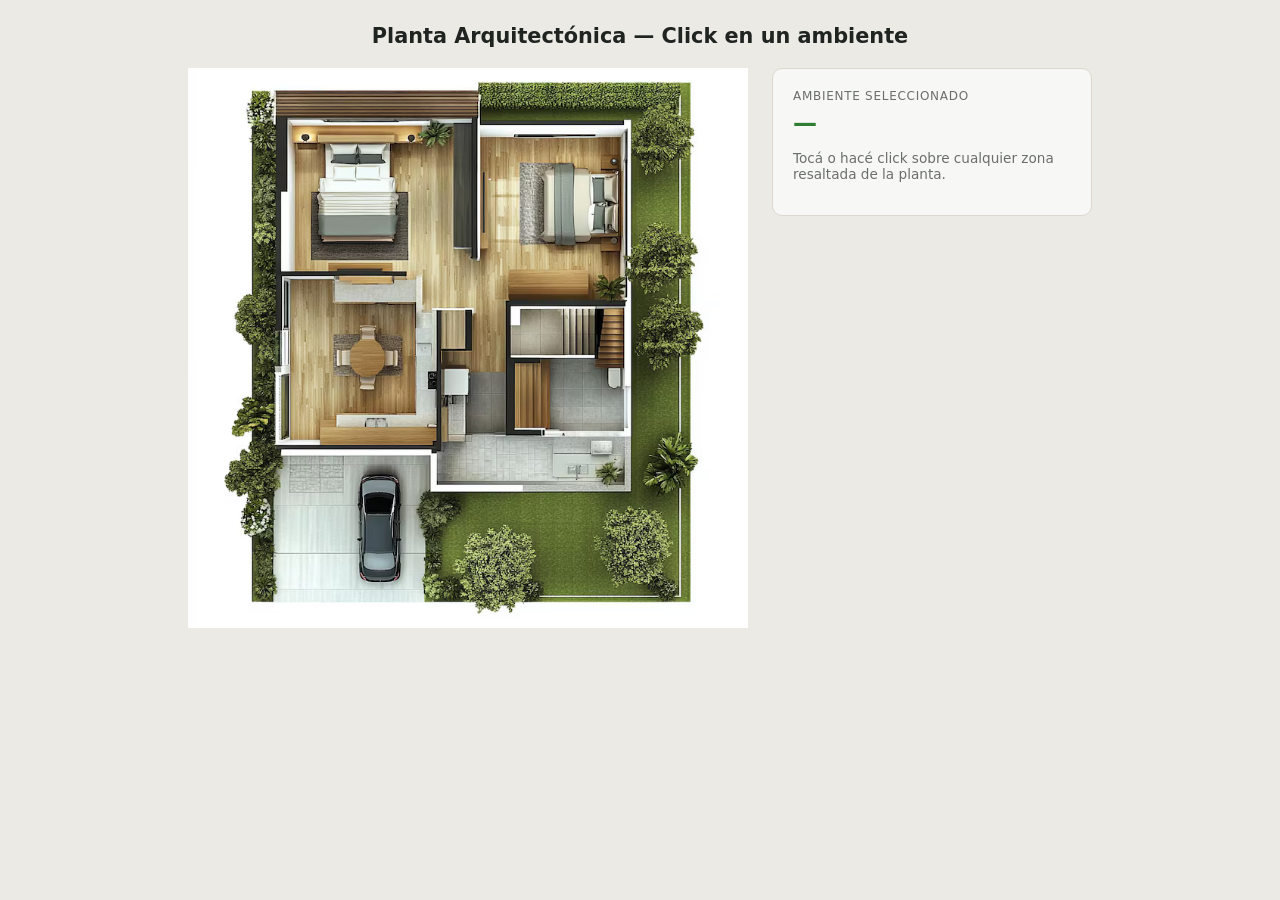
==== plano.html @ 349f65c4 "#" ====
<!DOCTYPE html>
<html lang="es">
<head>
<meta charset="UTF-8">
<meta name="viewport" content="width=device-width, initial-scale=1.0">
<title>Planta Arquitectónica Interactiva</title>

<link rel="stylesheet" href="css/stylePlano.css">

</head>
<body>

<h1>Planta Arquitectónica — Click en un ambiente</h1>

<div class="layout">
  <div class="plan-wrap">
    <img src="[data-uri]" alt="Planta arquitectónica">
    <svg viewBox="0 0 740 740" preserveAspectRatio="none" xmlns="http://www.w3.org/2000/svg">
      <rect class="area" data-name="Dormitorio 2" x="385.10" y="90.87" width="193.76" height="217.37"></rect>
      <rect class="area" data-name="Dormitorio 1" x="133.26" y="68.35" width="236.47" height="195.43"></rect>
      <rect class="area" data-name="Comedor"      x="136.04" y="274.91" width="185.70" height="217.69"></rect>
      <rect class="area" data-name="Baño"         x="337.04" y="496.07" width="235.77" height="53.55"></rect>
    </svg>
  </div>

  <div class="panel">
    <p class="label">Ambiente seleccionado</p>
    <p class="room-name" id="roomName">—</p>
    <p class="hint">Tocá o hacé click sobre cualquier zona resaltada de la planta.</p>
  </div>
</div>

<script>
  const areas = document.querySelectorAll('.area');
  const roomName = document.getElementById('roomName');

  areas.forEach(area => {
    area.addEventListener('click', () => {
      areas.forEach(a => a.classList.remove('active'));
      area.classList.add('active');
      roomName.textContent = area.dataset.name.toUpperCase();
    });
  });
</script>

</body>
</html>
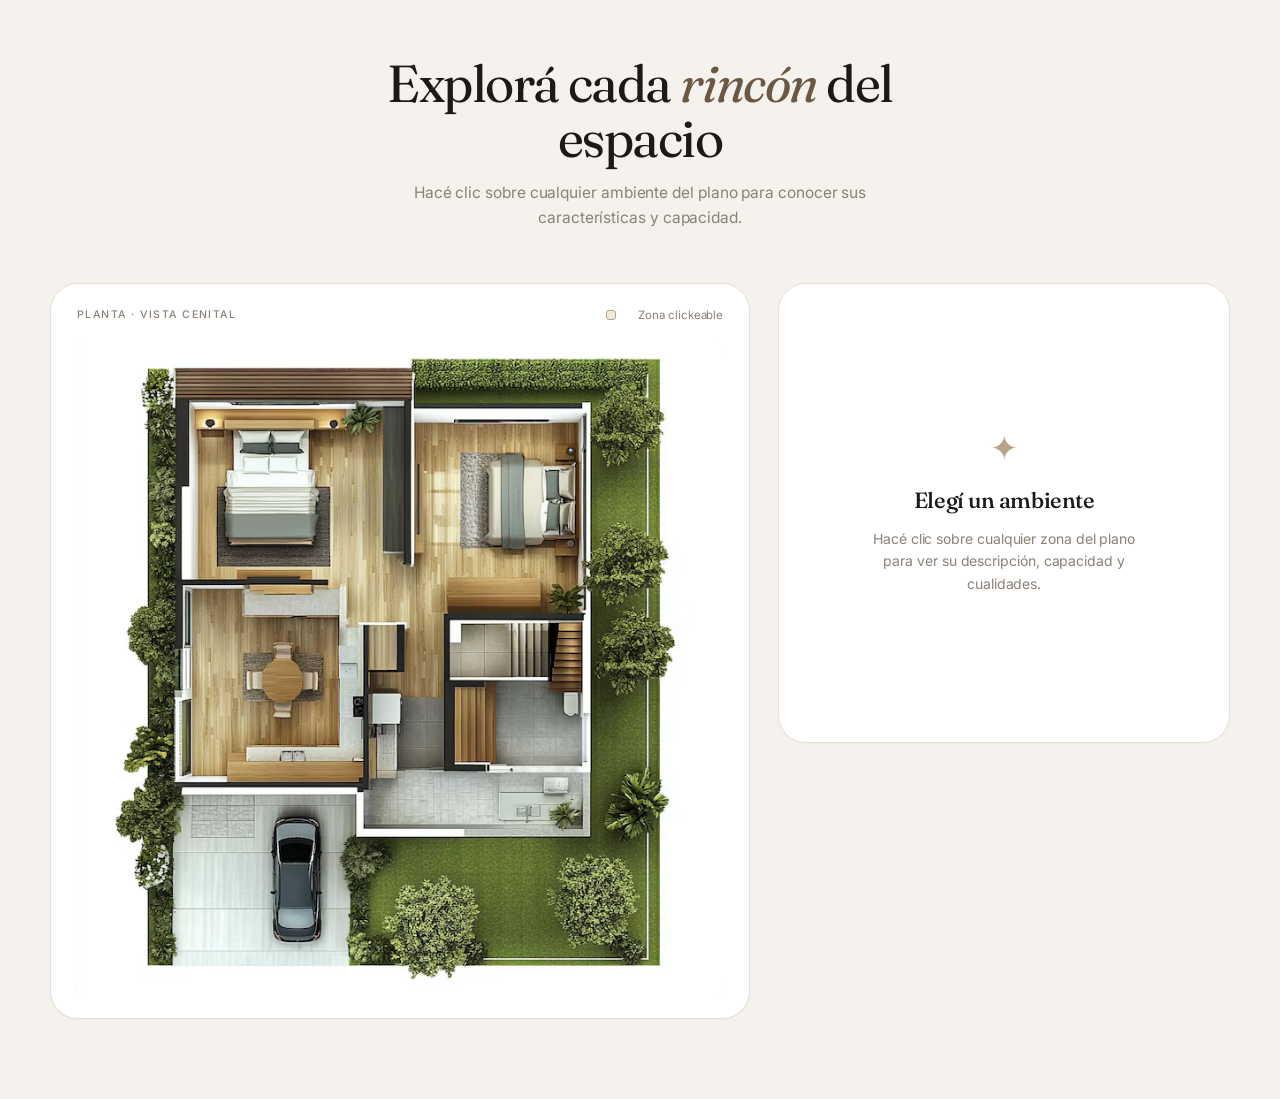
==== commit 9d8d91fa: "Plano Interactivo" ====
--- a/plano.html
+++ b/plano.html
@@ -3,44 +3,488 @@
 <head>
 <meta charset="UTF-8">
 <meta name="viewport" content="width=device-width, initial-scale=1.0">
-<title>Planta Arquitectónica Interactiva</title>
-
-<link rel="stylesheet" href="css/stylePlano.css">
-
+<title>Nido Coworking · Explorá los espacios</title>
+
+<link rel="preconnect" href="https://fonts.googleapis.com">
+<link rel="preconnect" href="https://fonts.gstatic.com" crossorigin>
+<link href="https://fonts.googleapis.com/css2?family=Fraunces:ital,opsz,wght@0,9..144,300..700;1,9..144,300..700&family=Inter:wght@300;400;500;600&display=swap" rel="stylesheet">
+
+<style>
+/* ============================================================
+   DESIGN SYSTEM · SOFT / NEUTRAL / WARM
+   ============================================================ */
+:root{
+  --bg:#f5f2ee; --surface:#ffffff; --surface-2:#faf8f5; --surface-3:#f3efe9;
+  --ink:#1c1a17; --ink-2:#3d3833; --ink-3:#5c554d;
+  --muted:#8a8178; --muted-2:#a89f95;
+  --line:#e6e0d7; --line-2:#efeae2; --line-strong:#d8d0c4;
+
+  --accent:#8b7355; --accent-2:#6b5842;
+  --accent-soft:#b8a48a; --accent-bg:#f0e9de;
+
+  --r-sm:10px; --r:14px; --r-lg:20px; --r-xl:28px;
+
+  --shadow-sm:0 1px 2px rgba(60,50,40,.04);
+  --shadow-md:0 8px 24px -12px rgba(60,50,40,.16),0 2px 6px -2px rgba(60,50,40,.06);
+  --shadow-lg:0 24px 60px -32px rgba(60,50,40,.28),0 4px 12px -4px rgba(60,50,40,.08);
+
+  --serif:'Fraunces',Georgia,serif;
+  --sans:'Inter',system-ui,-apple-system,sans-serif;
+}
+
+*{box-sizing:border-box;margin:0;padding:0}
+html{scroll-behavior:smooth}
+body{
+  font-family:var(--sans);
+  background:var(--bg);
+  color:var(--ink);
+  font-size:15px;
+  line-height:1.6;
+  letter-spacing:-.005em;
+  -webkit-font-smoothing:antialiased;
+  padding:56px 24px 80px;
+  min-height:100vh;
+}
+
+.container{max-width:1180px;margin:0 auto}
+
+/* ============ HEADER ============ */
+.page-head{text-align:center;margin-bottom:52px;max-width:640px;margin-left:auto;margin-right:auto}
+.eyebrow{
+  display:inline-block;
+  font-size:10.5px;font-weight:500;letter-spacing:.16em;
+  text-transform:uppercase;color:var(--accent-2);
+  padding:7px 16px;border-radius:999px;
+  background:var(--accent-bg);border:1px solid rgba(184,164,138,.4);
+  margin-bottom:22px;
+}
+.page-head h1{
+  font-family:var(--serif);font-weight:400;
+  font-size:clamp(32px,4.4vw,52px);
+  line-height:1.05;letter-spacing:-.03em;
+  margin-bottom:16px;
+}
+.page-head h1 em{font-style:italic;color:var(--accent-2)}
+.page-head p{
+  color:var(--muted);font-size:15.5px;line-height:1.6;
+  max-width:520px;margin:0 auto;
+}
+
+/* ============ LAYOUT ============ */
+.layout{
+  display:grid;
+  grid-template-columns:1.55fr 1fr;
+  gap:28px;
+  align-items:start;
+}
+
+/* ============ PLANO ============ */
+.plan-card{
+  background:var(--surface);
+  border:1px solid var(--line);
+  border-radius:var(--r-xl);
+  padding:22px;
+  box-shadow:var(--shadow-sm);
+}
+
+.plan-toolbar{
+  display:flex;justify-content:space-between;align-items:center;
+  gap:14px;margin-bottom:18px;padding:0 4px;
+}
+.plan-toolbar .label{
+  font-size:10.5px;font-weight:500;letter-spacing:.14em;
+  text-transform:uppercase;color:var(--muted);
+}
+.plan-toolbar .legend{
+  display:flex;gap:16px;font-size:11.5px;color:var(--muted);
+  align-items:center;
+}
+.plan-toolbar .legend i{
+  display:inline-block;width:10px;height:10px;border-radius:3px;
+  background:var(--accent-bg);border:1.5px solid var(--accent-soft);
+  margin-right:6px;vertical-align:middle;
+}
+
+/* Contenedor flexible: se adapta al alto real de la imagen */
+.plan-wrap{
+  position:relative;
+  width:100%;
+  line-height:0;
+  border-radius:var(--r);
+  overflow:hidden;
+  background:var(--surface-3);
+}
+.plan-wrap img{
+  position:relative;
+  display:block;
+  width:100%;
+  height:auto;
+  user-select:none;
+  pointer-events:none;
+}
+.plan-wrap svg{
+  position:absolute;
+  inset:0;
+  width:100%;
+  height:100%;
+}
+
+.area{
+  fill:transparent;
+  stroke:transparent;
+  stroke-width:2;
+  cursor:pointer;
+  transition:fill .18s ease, stroke .18s ease;
+  vector-effect:non-scaling-stroke;
+}
+.area:hover{
+  fill:rgba(184,164,138,.20);
+  stroke:var(--accent-soft);
+}
+.area.active{
+  fill:rgba(184,164,138,.32);
+  stroke:var(--accent);
+  stroke-width:3;
+}
+
+/* ============ PANEL ============ */
+.panel{
+  position:sticky;top:32px;
+  background:var(--surface);
+  border:1px solid var(--line);
+  border-radius:var(--r-xl);
+  box-shadow:var(--shadow-sm);
+  overflow:hidden;
+  min-height:460px;
+  display:flex;flex-direction:column;
+}
+
+.panel-empty{
+  padding:60px 32px;text-align:center;
+  display:flex;flex-direction:column;justify-content:center;
+  flex:1;
+}
+.panel-empty .ico{
+  font-size:34px;color:var(--accent-soft);
+  margin-bottom:18px;line-height:1;
+}
+.panel-empty h3{
+  font-family:var(--serif);font-weight:500;font-size:22px;
+  letter-spacing:-.02em;margin-bottom:10px;color:var(--ink);
+}
+.panel-empty p{
+  color:var(--muted);font-size:14px;line-height:1.6;
+  max-width:280px;margin:0 auto;
+}
+
+.panel-content{
+  display:none;
+  flex:1;
+  flex-direction:column;
+}
+.panel-content.active{display:flex}
+
+.panel-hero{
+  background:linear-gradient(160deg, var(--accent-bg) 0%, var(--surface-2) 100%);
+  padding:32px 32px 26px;
+  border-bottom:1px solid var(--line);
+  position:relative;
+}
+.panel-hero .tag{
+  font-size:10.5px;font-weight:500;letter-spacing:.14em;
+  text-transform:uppercase;color:var(--accent-2);
+  margin-bottom:14px;
+}
+.panel-hero h2{
+  font-family:var(--serif);font-weight:500;
+  font-size:clamp(28px,3vw,38px);
+  line-height:1.05;letter-spacing:-.03em;
+  color:var(--ink);margin-bottom:12px;
+}
+.panel-hero .desc{
+  font-size:14px;color:var(--ink-3);line-height:1.6;
+  max-width:340px;
+}
+
+.panel-body{
+  padding:26px 32px 30px;
+  flex:1;
+}
+.panel-body .sub-label{
+  font-size:10.5px;font-weight:500;letter-spacing:.14em;
+  text-transform:uppercase;color:var(--muted);
+  margin-bottom:16px;
+}
+.qualities{
+  list-style:none;padding:0;
+  display:flex;flex-direction:column;gap:11px;
+  margin-bottom:26px;
+}
+.qualities li{
+  font-size:13.5px;color:var(--ink-2);
+  display:flex;gap:12px;align-items:flex-start;
+  line-height:1.5;
+  padding-bottom:11px;
+  border-bottom:1px solid var(--line-2);
+}
+.qualities li:last-child{border-bottom:0;padding-bottom:0}
+.qualities li::before{
+  content:"";flex:0 0 6px;width:6px;height:6px;
+  border-radius:50%;background:var(--accent-soft);
+  margin-top:8px;
+}
+
+.stats{
+  display:grid;grid-template-columns:repeat(3,1fr);
+  gap:14px;
+  padding-top:22px;
+  border-top:1px solid var(--line);
+}
+.stat-label{
+  font-size:10px;font-weight:500;letter-spacing:.13em;
+  text-transform:uppercase;color:var(--muted);
+  margin-bottom:6px;
+}
+.stat-value{
+  font-family:var(--serif);font-size:19px;font-weight:500;
+  letter-spacing:-.02em;color:var(--ink);line-height:1.15;
+}
+
+.panel-foot{
+  padding:16px 32px;
+  background:var(--surface-2);
+  border-top:1px solid var(--line);
+  display:flex;justify-content:space-between;align-items:center;
+  gap:14px;
+}
+.panel-foot .note{
+  font-size:11.5px;color:var(--muted);
+  font-style:italic;font-family:var(--serif);
+}
+.panel-foot .btn{
+  background:var(--ink);color:#fff;
+  border:0;border-radius:9px;
+  padding:9px 16px;font-size:12.5px;font-weight:500;
+  font-family:var(--sans);cursor:pointer;
+  transition:.18s;
+}
+.panel-foot .btn:hover{background:var(--ink-2);transform:translateY(-1px)}
+
+@keyframes fadeUp{
+  from{opacity:0;transform:translateY(8px)}
+  to{opacity:1;transform:none}
+}
+.panel-content.active .panel-hero,
+.panel-content.active .panel-body{
+  animation:fadeUp .35s ease both;
+}
+.panel-content.active .panel-body{animation-delay:.05s}
+
+/* ============ RESPONSIVE ============ */
+@media (max-width:960px){
+  body{padding:36px 18px 60px}
+  .layout{grid-template-columns:1fr}
+  .panel{position:static;min-height:auto}
+  .panel-hero{padding:26px 24px 22px}
+  .panel-body{padding:22px 24px}
+  .panel-foot{padding:14px 24px;flex-wrap:wrap}
+  .stats{grid-template-columns:1fr;gap:16px}
+  .stat{padding-bottom:14px;border-bottom:1px solid var(--line-2)}
+  .stat:last-child{border-bottom:0;padding-bottom:0}
+}
+</style>
 </head>
 <body>
 
-<h1>Planta Arquitectónica — Click en un ambiente</h1>
-
-<div class="layout">
-  <div class="plan-wrap">
-    <img src="[data-uri]